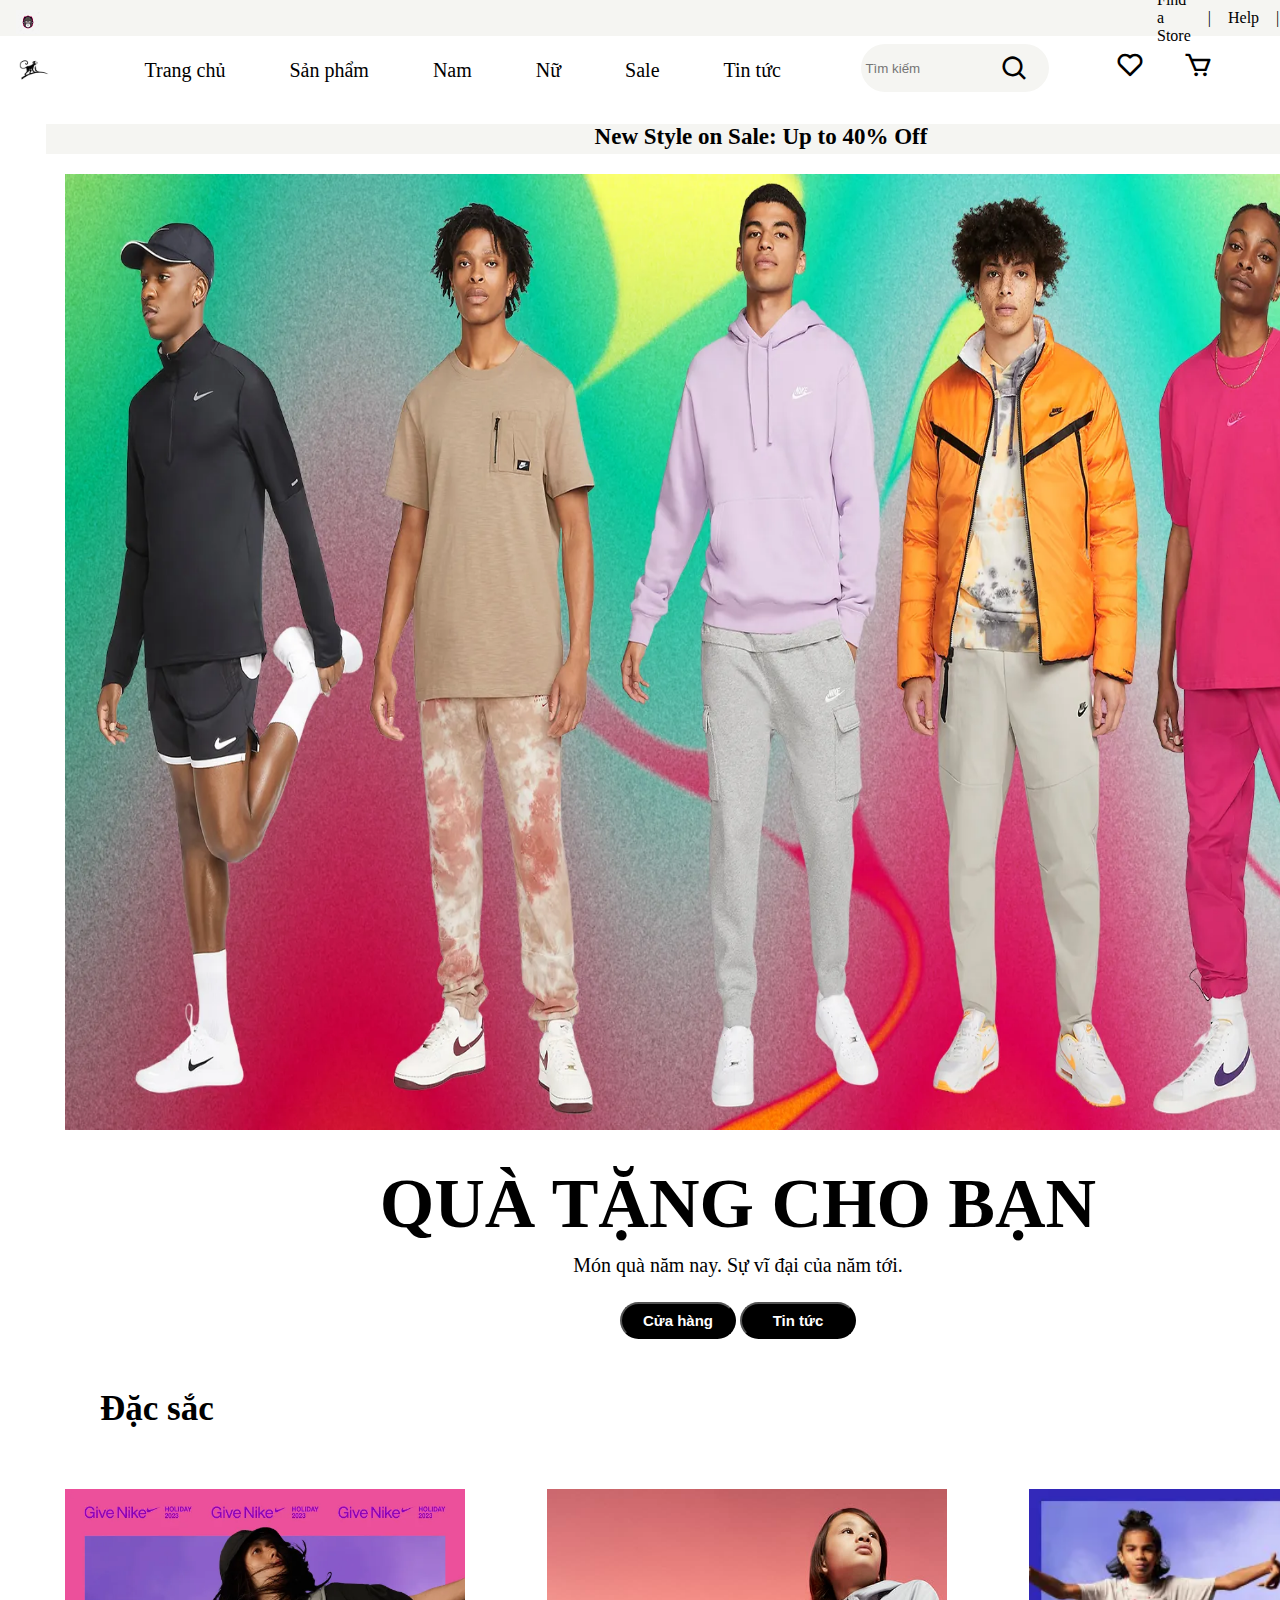
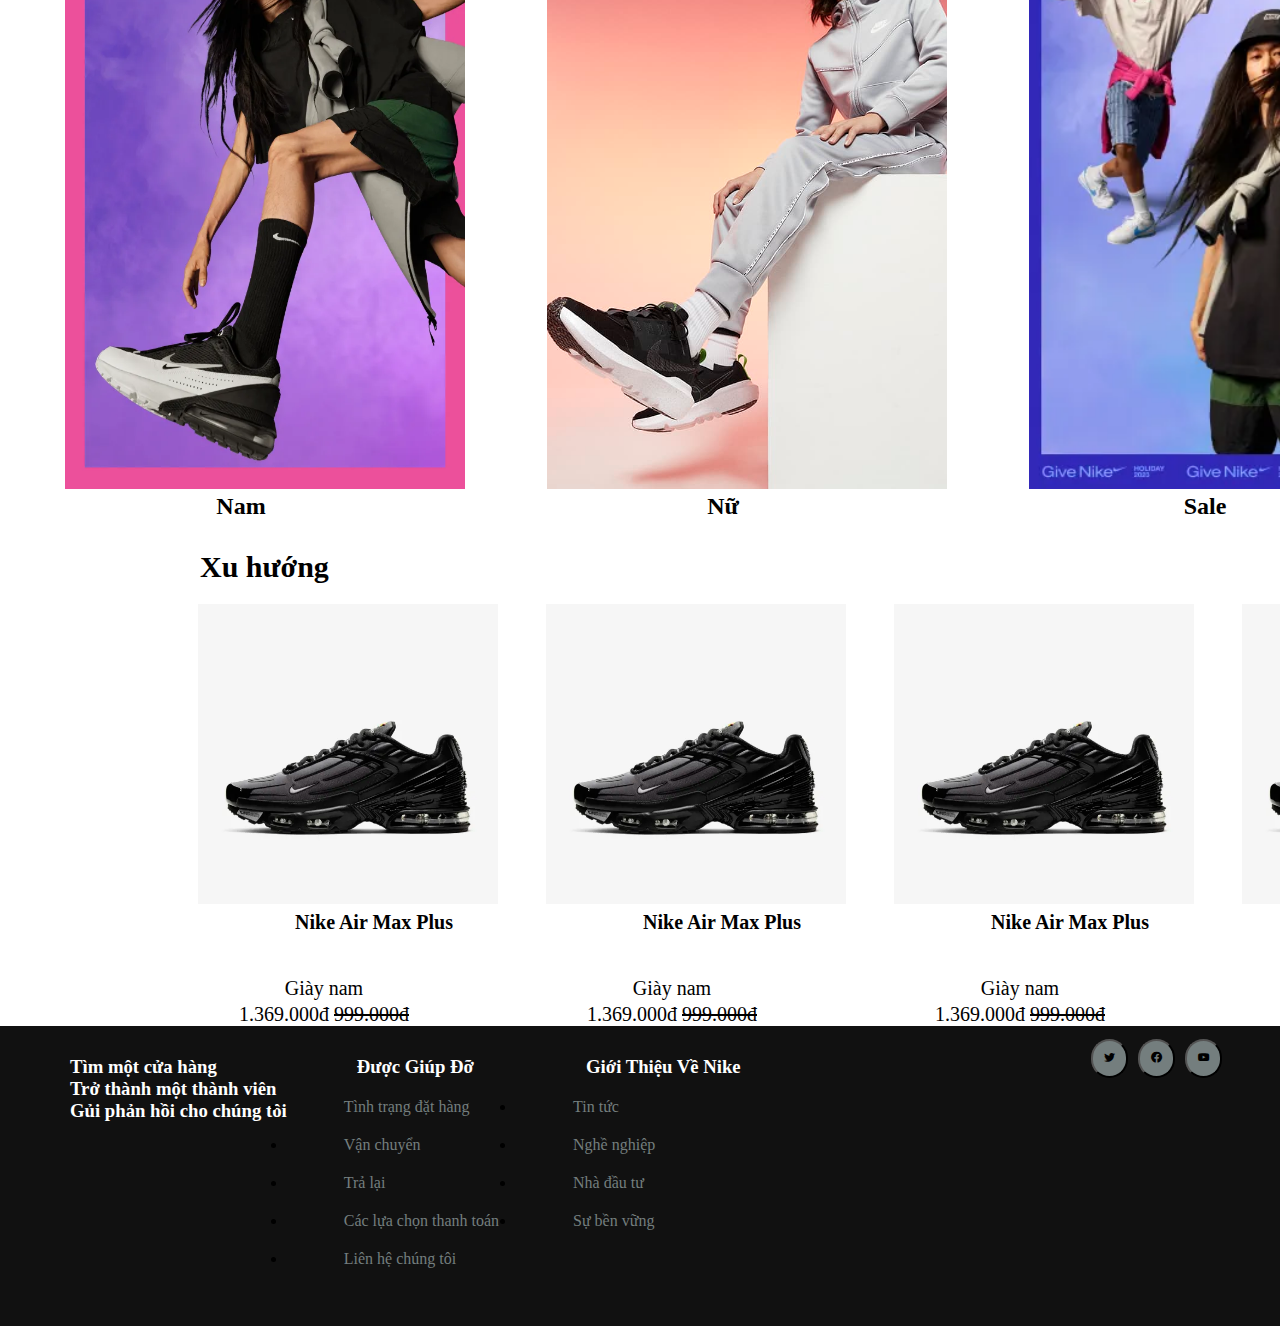
==== index.html @ d5c81949 "first commit" ====
<!DOCTYPE html>
<html lang="en">
  <head>
    <meta charset="UTF-8" />
    <meta name="viewport" content="width=device-width, initial-scale=1.0" />
    <title>Document</title>
    <link rel="stylesheet" href="css/index.css" /> 
    <link
      href="https://unpkg.com/boxicons@2.1.4/css/boxicons.min.css"
      rel="stylesheet"
    />
  </head>
  <body>
    <div class="container"> 
      <div class="header">
        <img src="images\logo.png" alt="" />
        <div class="item">
          <a href=""><span>Find a Store</span></a>
          <span>|</span>
          <a href=""><span>Help</span></a>
          <span>|</span>
          <a href=""><span>Sign In</span></a>
        </div>
      </div>
      <div class="nav">
        <img src="images\logo2.jpg" alt="" />
        <div class="menu">
          <ul>
            <li><a href="#">Trang chủ</a></li>
            <li><a href="#">Sản phẩm </a></li>
            <li><a href="#">Nam</a></li>
            <li><a href="#">Nữ</a></li>
            <li><a href="#">Sale</a></li>
            <li><a href="#">Tin tức</a></li>
          </ul>
        </div>
        <div class="timkiem">
          <input type="text" name="timkiem" placeholder="Tìm kiếm" />
          <i class="bx bx-search"></i>
        </div>
        <div class="icon">
          <a href="#"><i class="bx bx-heart"></i></a>
          <a href="#"> <i class="bx bx-cart"></i></a>
        </div>
      </div>
      <div class="article">
        <div class="thanbai">
          <div class="tieude">
          <h6>New Style on Sale: Up to 40% Off</h6>
        </div>
          <a href="#"><img src="images\banner.webp" alt="" /></a>
          <h1>QUÀ TẶNG CHO BẠN</h1>
          <p>Món quà năm nay. Sự vĩ đại của năm tới.</p>
          <div class="button1">
            <input type="button" value="Cửa hàng" class="cuahang" />
            <input type="button" value="Tin tức" class="tintuc" />
          </div>
          <h4>Đặc sắc</h4>
          <div class="largeimg">
            <div class="smallimg">
              <a href="">
                <img
                  src="images\c63082dd-5e3f-456a-8c0c-40720c46c2dd.webp"
                  alt=""
              /></a>
              <h2>Nam</h2>
            </div>
            <div class="smallimg">
              <a href=""> <img src="images\image.jpg" alt="" /></a>
              <h2>Nữ</h2>
            </div>
            <div class="smallimg">
              <a href="">
                <img
                  src="images\85539a80-1ca3-4f94-a1c1-74918ae817bd.webp"
                  alt=""
              /></a>
              <h2>Sale</h2>
            </div>
          </div>
          <div class="giay">
            <h3>Xu hướng</h3>
            <div class="col">
            <div class="col1">
              <img src="images\disuwww5uxkqulu2aivh.webp" alt="">
              <h4>Nike Air Max Plus </h4>
              <p>Giày nam</p>
              <div class="price">
                <p>1.369.000đ <del>999.000đ</del></p>
              </div>
            </div>
            <div class="col1">
              <img src="images\disuwww5uxkqulu2aivh.webp" alt="">
              <h4>Nike Air Max Plus </h4>
              <p>Giày nam</p>
              <div class="price">
                <p>1.369.000đ <del>999.000đ</del></p>
              </div>
            </div>
            <div class="col1">
              <img src="images\disuwww5uxkqulu2aivh.webp" alt="">
              <h4>Nike Air Max Plus </h4>
              <p>Giày nam</p>
              <div class="price">
                <p>1.369.000đ <del>999.000đ</del></p>
              </div>
            </div>
            <div class="col1">
              <img src="images\disuwww5uxkqulu2aivh.webp" alt="">
              <h4>Nike Air Max Plus </h4>
              <p>Giày nam</p>
              <div class="price">
                <p>1.369.000đ <del>999.000đ</del></p>
              </div>
            </div>
            <div class="col1">
              <img src="images\disuwww5uxkqulu2aivh.webp" alt="">
              <h4>Nike Air Max Plus </h4>
              <p>Giày nam</p>
              <div class="price">
                <p>1.369.000đ <del>999.000đ</del></p>
              </div>
            </div>
            <div class="col1">
              <img src="images\disuwww5uxkqulu2aivh.webp" alt="">
              <h4>Nike Air Max Plus </h4>
              <p>Giày nam</p>
              <div class="price">
                <p>1.369.000đ <del>999.000đ</del></p>
              </div>
            </div>
          </div>
          </div>
        </div>
      </div>
      <div class="footer">
        <div class="thongtin1">
          <h3>Tìm một cửa hàng</h3>
          <h3>Trở thành một thành viên</h3>
          <h3>Gủi phản hồi cho chúng tôi</h3>
        </div>
        <div class="thongtin1">
          <h3>Được Giúp Đỡ</h3>
          <li><a href="">Tình trạng đặt hàng</a></li>
          <li><a href="">Vận chuyển</a></li>
          <li><a href="">Trả lại</a></li>
          <li><a href="">Các lựa chọn thanh toán</a></li>
          <li><a href="">Liên hệ chúng tôi</a></li>
        </div>
        <div class="thongtin1">
          <h3>Giới Thiệu Về Nike</h3>
          <li><a href="">Tin tức</a></li>
          <li><a href="">Nghề nghiệp</a></li>
          <li><a href="">Nhà đầu tư</a></li>
          <li><a href="">Sự bền vững</a></li>
        </div>
        <div class="icon2">
          <button><i class="bx bxl-twitter"></i></button>
          <button><i class="bx bxl-facebook-circle"></i></button>
          <button><i class="bx bxl-youtube"></i></button>
        </div>
      </div>
    </div>
  </body>
</html>
---- css/index.css ----
* {
  margin: 0;
  padding: 0;

}

.container {
  max-width: 100%;
}

.header {
  display: flex;

  height: 36px;
  padding: 0 14px 0 16px;
  background-color: #F5F5F2;
}

.header img {
  height: 24px;
  width: 24px;
  fill: rgb(17, 17, 17);
  text-align: center;
  margin-top: 10px;
}

.header .item {
  display: flex;
  height: 100%;
  width: 100%;
  align-items: center;
  background: transparent;
  margin: 0 0 0 1100px;
}

a {
  padding: 17px;
  text-decoration: none;
  color: black;
  font-weight: 500;
  cursor: pointer;
}

.item a :hover {
  text-decoration: underline;
}

.nav {
  width: 100%;
  padding: 4px 0 0;
  display: flex;
  height: 64px;
  justify-content: space-between;
  justify-items: center;
  font-family: 'Times New Roman', Times, serif;
}

.nav img {
  width: 60px;
  height: 60px;
  margin-left: 4px;
}

.menu ul {

  list-style: none;
  display: flex;

}

.menu {
  padding-top: 4px;
}

.menu ul li {
  padding: 15px 15px 28px;
}

.menu ul li a {
  font-weight: 500;
  font-size: 20px;

}

.timkiem {
  padding-top: 4px;

}

.timkiem input {
  background-color: #F5F5F2;
  width: 180px;
  height: 40px;
  border: none;
  border-radius: 40px;
  padding: 4px 4px 4px 4px;
}

.timkiem i {
  font-size: 30px;
  position: absolute;
  right: 250px;
  padding-top: 10px;
}

.icon {
  padding-top: 10px;
  padding-right: 50px;
}

.icon i {
  font-size: 30px;

}

.article {
 
  display: flex;
  padding-top: 20px;
  
}
.thanbai .tieude {
  padding-left: 46px;
}
.thanbai .tieude h6 {

  background-color: #F5F5F2;
  height: 30px;
  text-align: center;
  font-size: 23px;
}

.thanbai img {
  width: 1380px;
  height: 956px;
  margin-left: 48px;
  padding-top: 20px;
}

.thanbai h1 {
  padding-top: 30px;
  text-align: center;
  font-size: 70px;

}

.thanbai p {
  text-align: center;
  padding-top: 10px;
  font-size: 20px;

}

.thanbai .button1 {
  text-align: center;
padding-top: 25px;
}

.button1 input {
  width: 116px;
  height: 37px;
  border-radius: 20px;
  color: white;
  background-color: black;
  font-size: 15px;
font-weight: 600;
}
.largeimg {
  display: flex;

}
.smallimg img{
  width: 400px;
  height: 600px;
  
}
.smallimg h2{
  text-align: center;
}
.thanbai h4 {
  padding-top: 50px;
  font-size: 35px;
  padding-left: 100px;
  padding-bottom: 40px;
}
.giay {

 width: 1476px;
  
}
.giay h3{
  padding-top: 30px;
  padding-left: 200px;
  font-size: 30px;
}
.col {
 margin-left: 150px;
 width: 80%;
  
  display: flex;
  overflow-x: auto;
}
.col1 img {
  width: 300px;
  height: 300px;
}

.col1 h4{
  font-size: 20px;
  text-align: center;
  padding-top: 3px;
}
.col1 p {
  text-align: center;
  padding-top: 3px;
}
.lo1 .price del{
  color: #90a0b7;
    font-weight: 300;
    font-size: 14px;
}

.footer {
  width: 100%;
  height: 300px;
  background-color: #111111;
  display: flex;
font-family: 'Times New Roman', Times, serif;
}
.thongtin1 h3{
  color: white;
  padding-left: 70px;
}
.thongtin1 li {
  padding-top: 20px;
  padding-left: 40px;
}
.thongtin1 li a {
  color: #747E7E;
  
  text-decoration: none;
}
.thongtin1 li a:hover{
  color: white;
}
.thongtin1 {
  padding-top: 30px;
 
}
.icon2 {
 padding-left: 350px;
 font-size: 40px;
}
.icon2 button{
  border-radius: 50px;
  padding: 10px;
  background-color: #747E7E;
}
.icon2 button:hover {
 background-color: white;
}
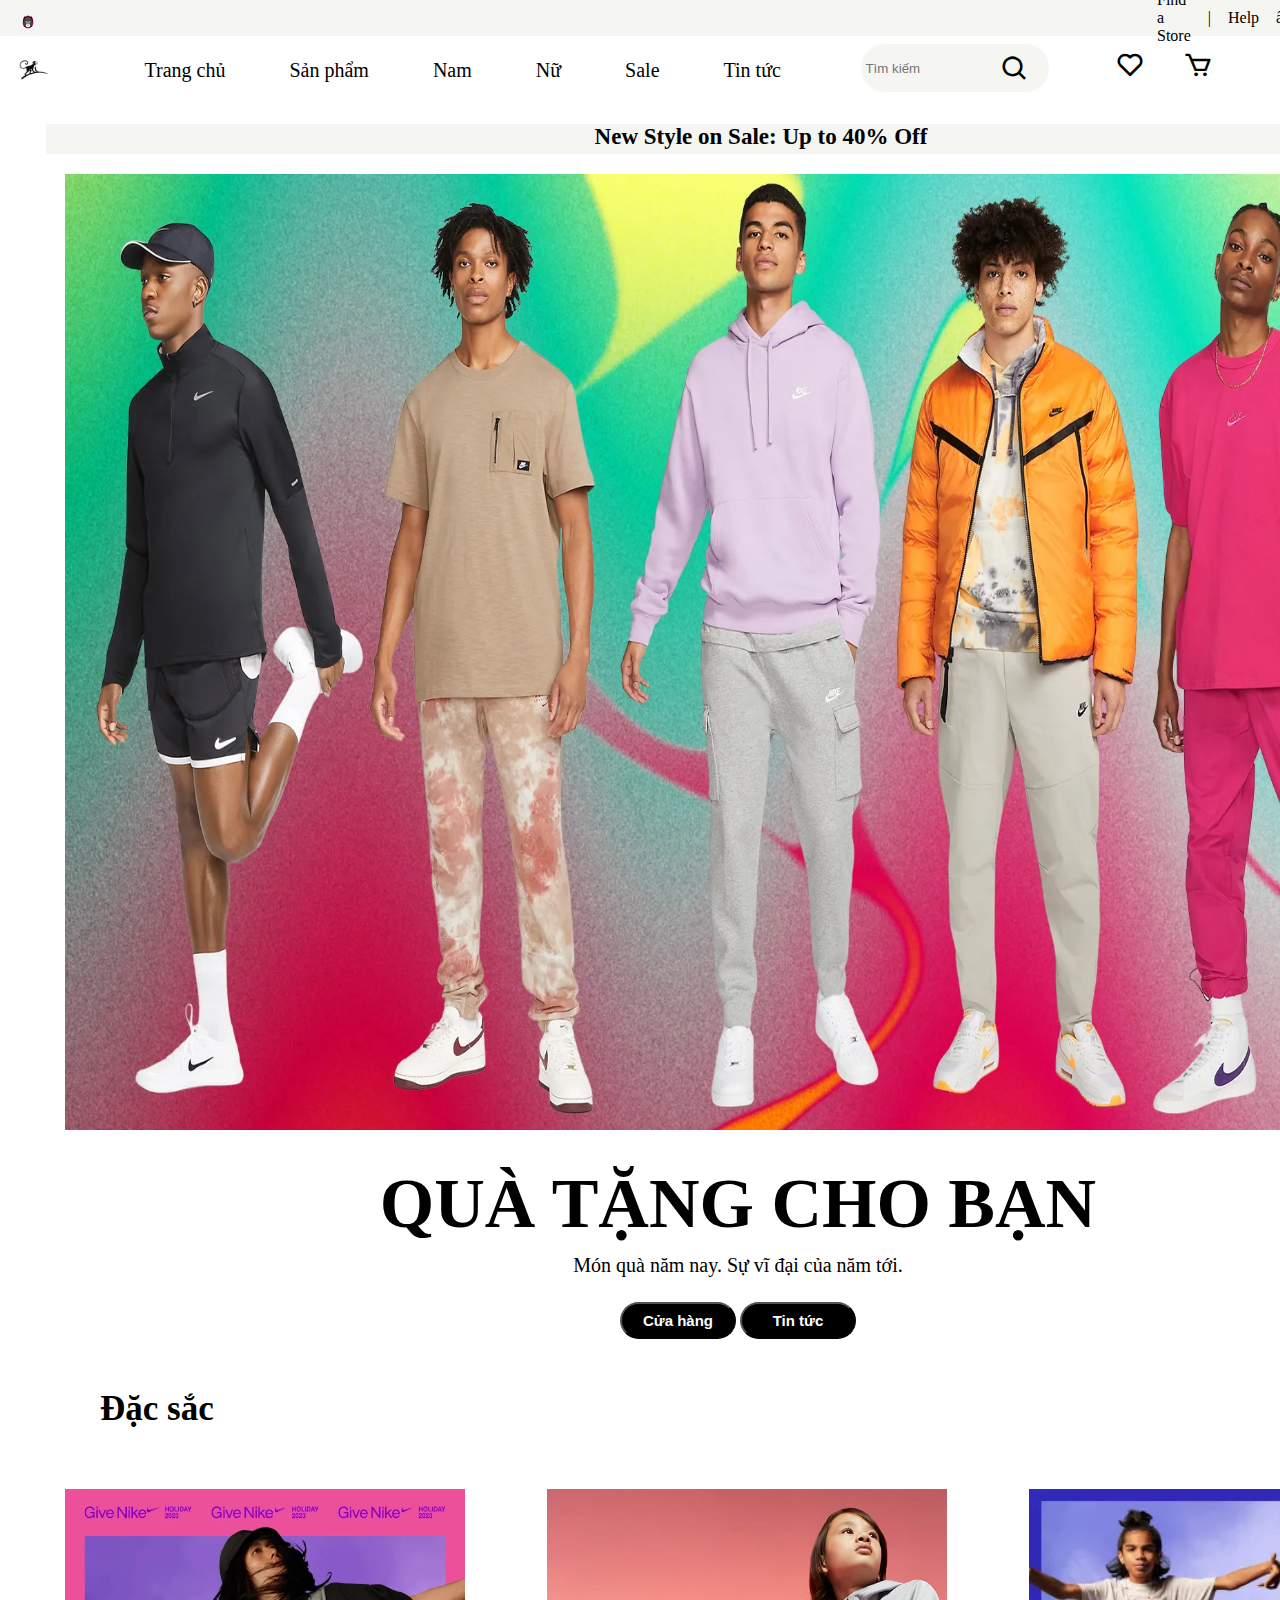
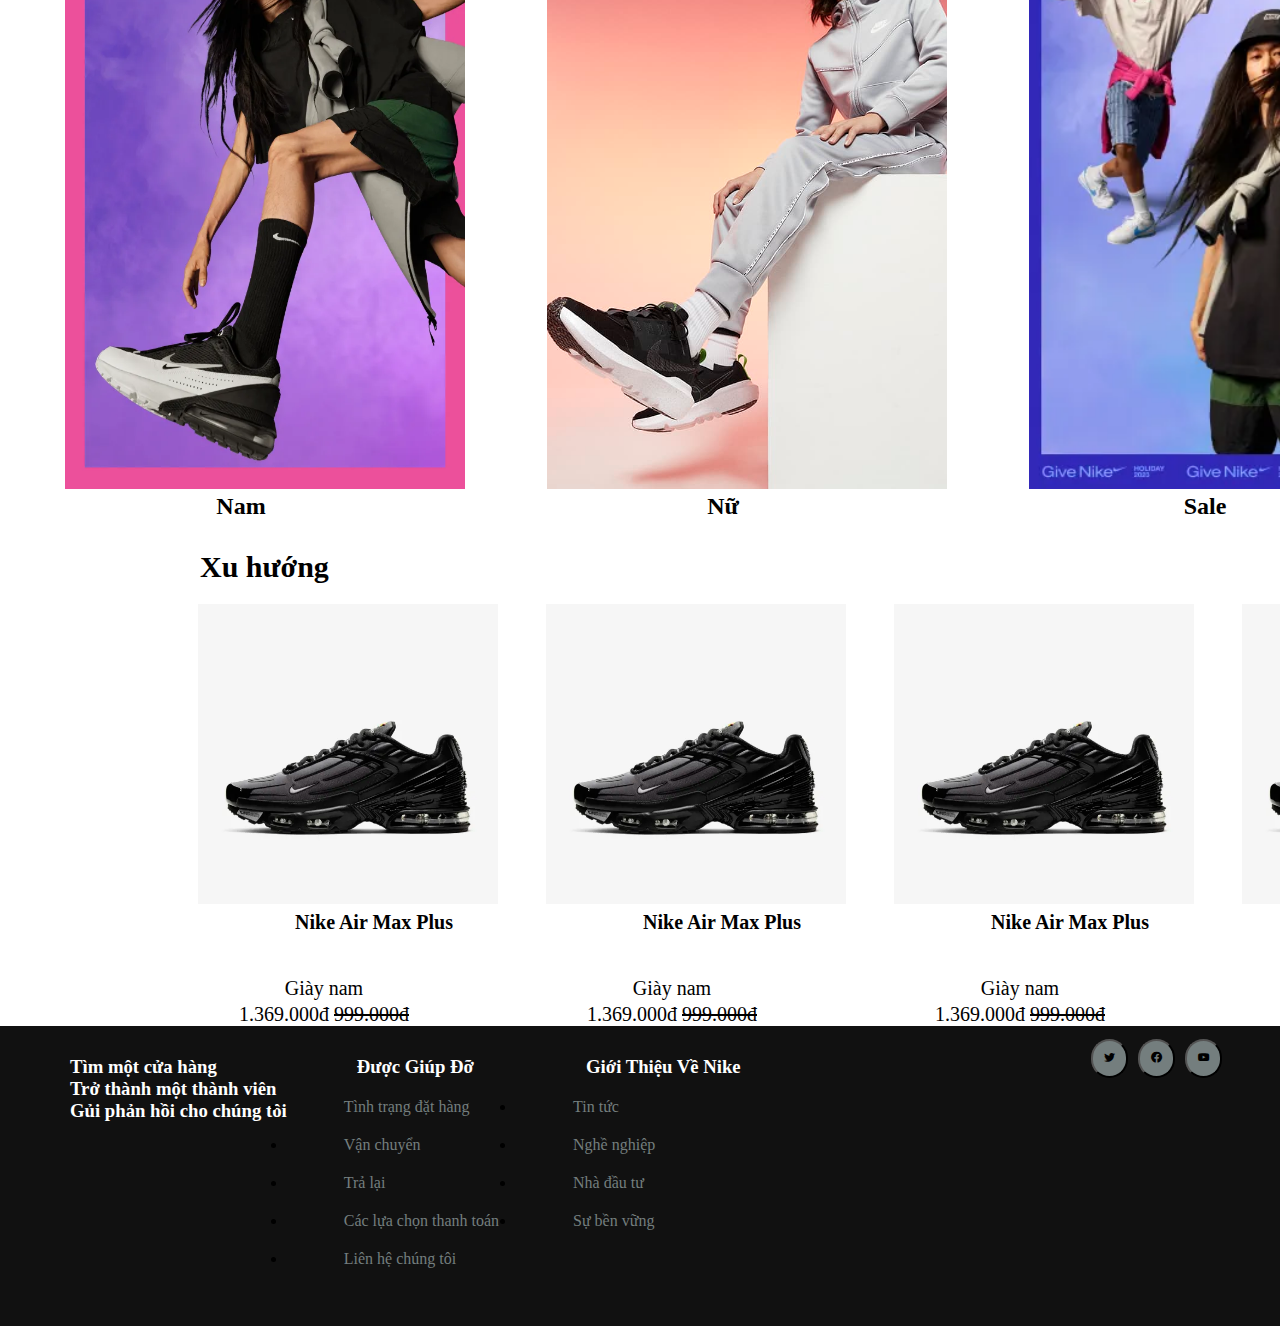
==== commit d11156d4: "Update index" ====
--- a/index.html
+++ b/index.html
@@ -17,7 +17,7 @@
         <div class="item">
           <a href=""><span>Find a Store</span></a>
           <span>|</span>
-          <a href=""><span>Help</span></a>
+          <a href=""><span>Help</span></a>ấdasasda
           <span>|</span>
           <a href=""><span>Sign In</span></a>
         </div>
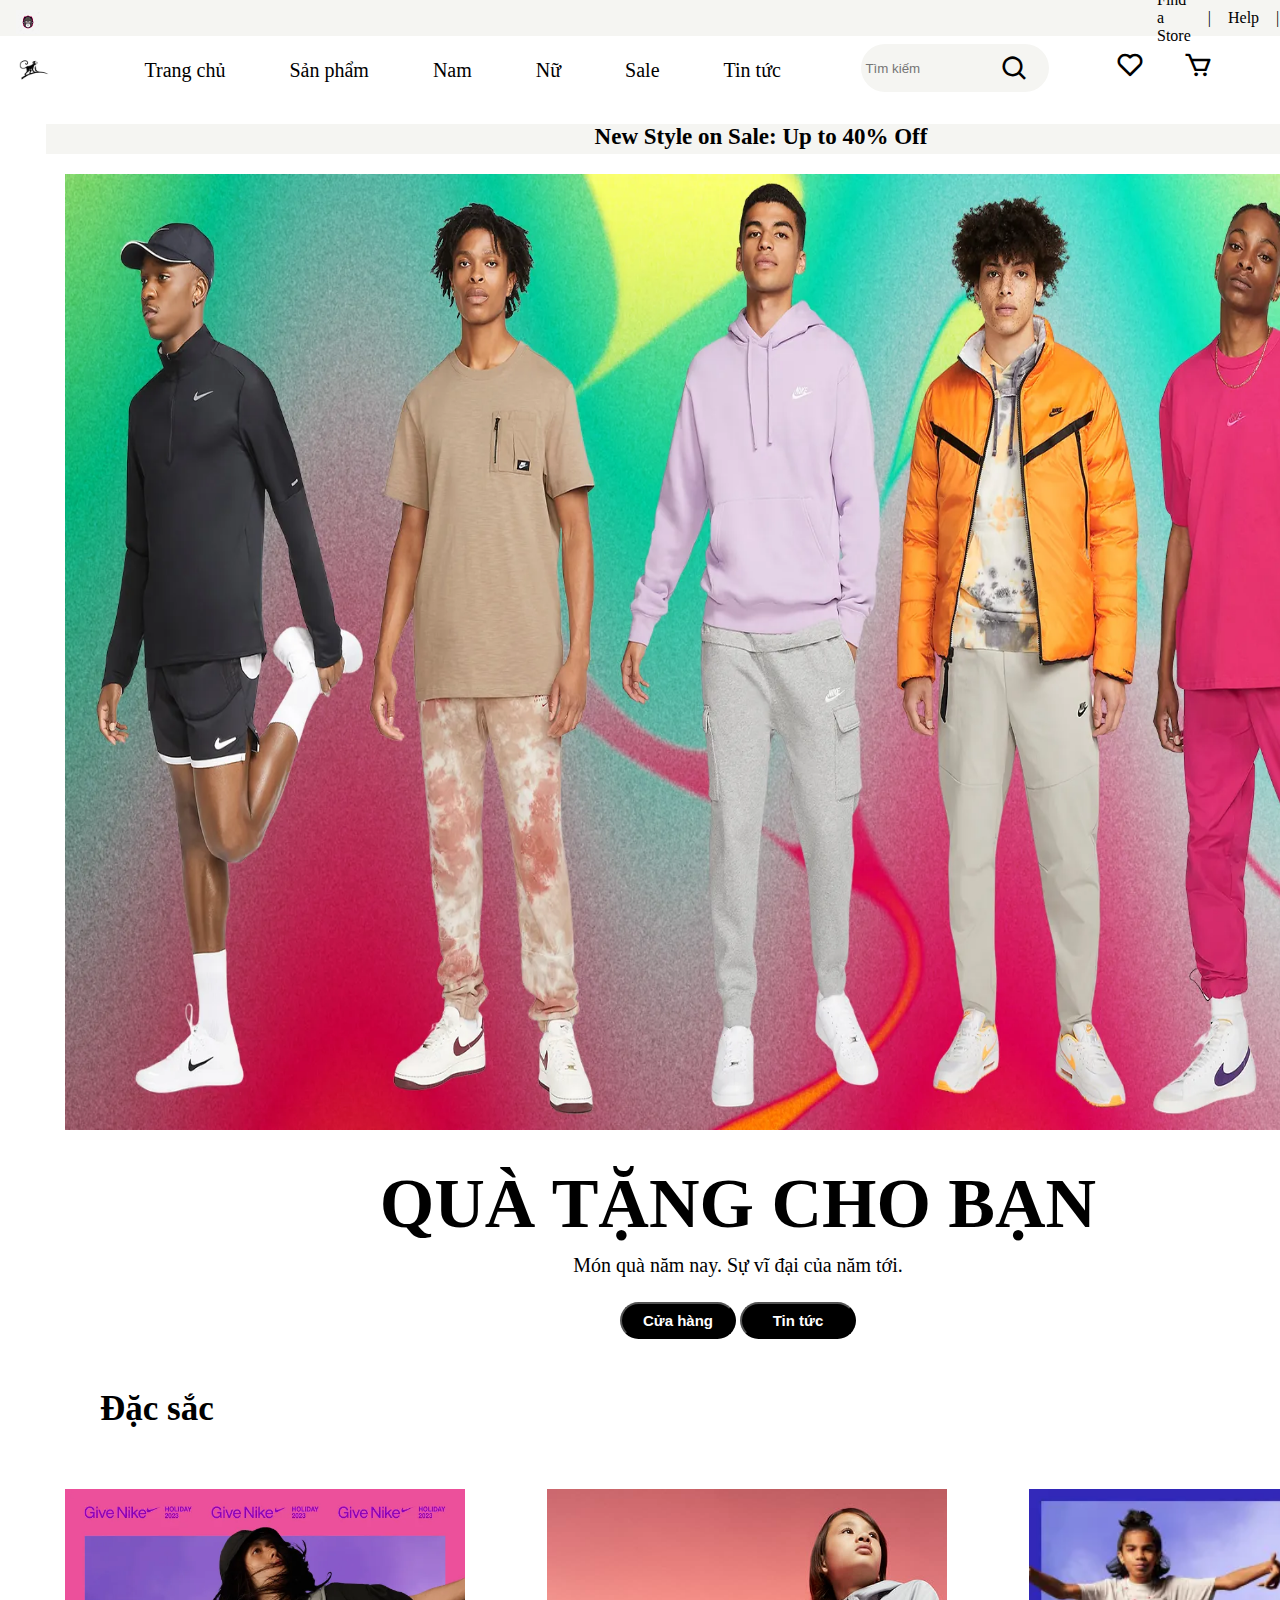
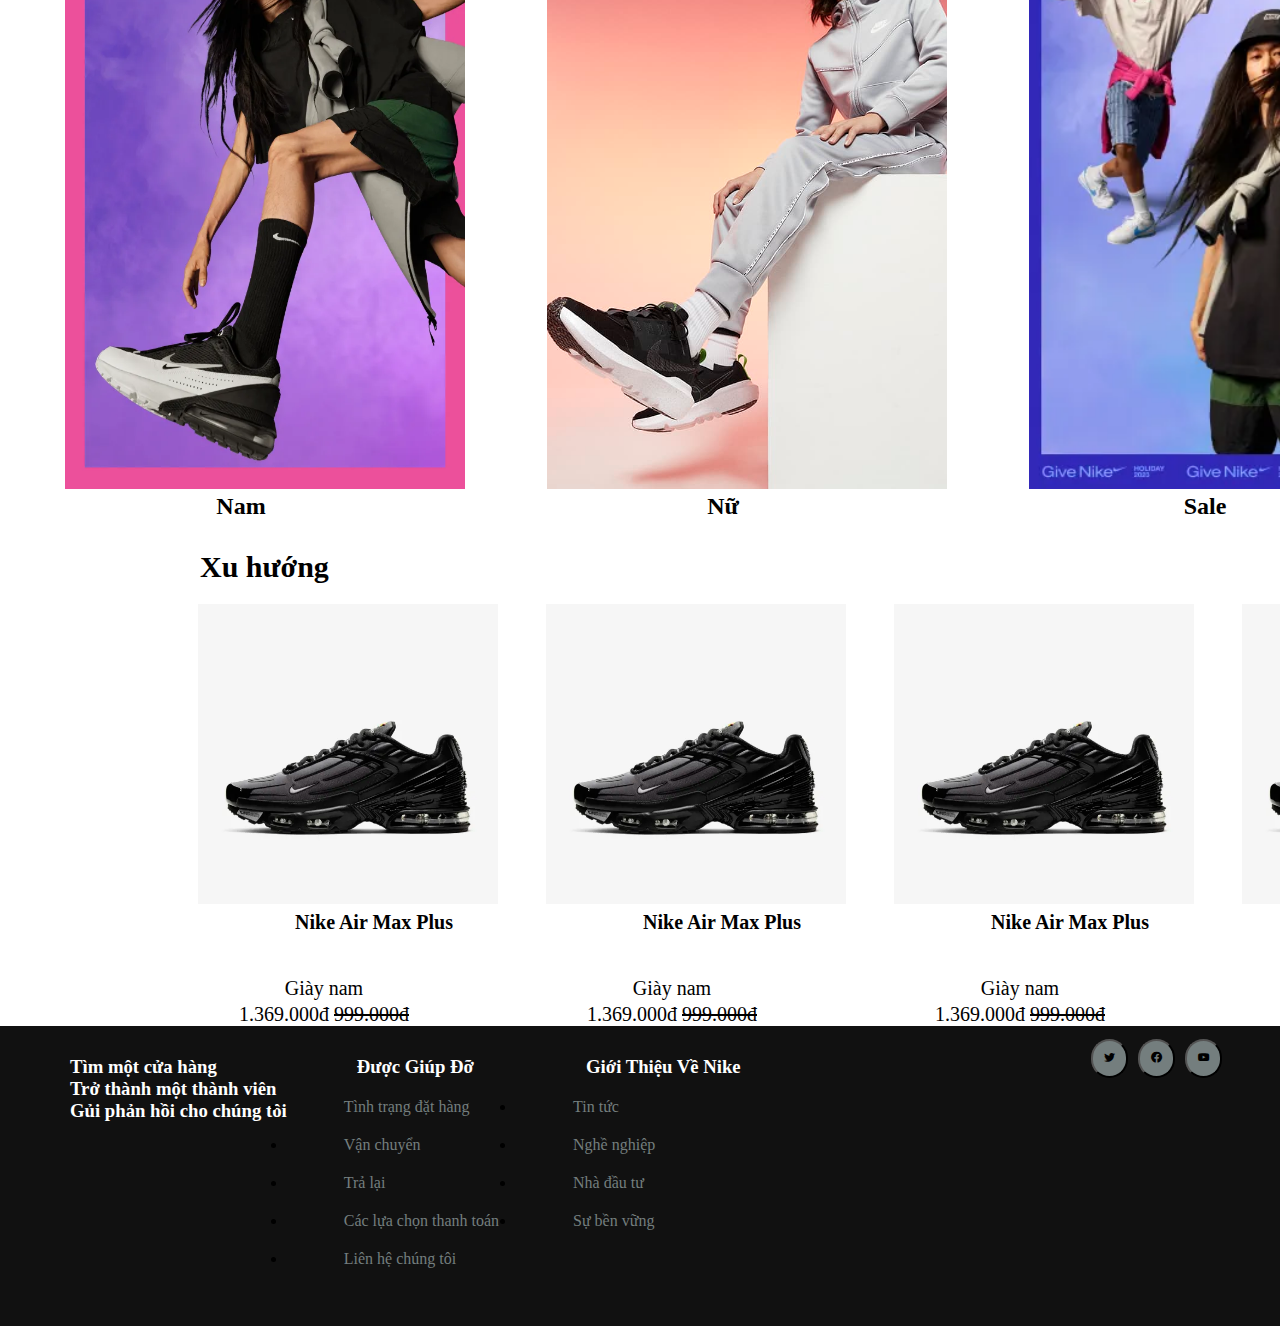
==== commit b86daa9e: "Update index" ====
--- a/index.html
+++ b/index.html
@@ -17,7 +17,7 @@
         <div class="item">
           <a href=""><span>Find a Store</span></a>
           <span>|</span>
-          <a href=""><span>Help</span></a>ấdasasda
+          <a href=""><span>Help</span></a>
           <span>|</span>
           <a href=""><span>Sign In</span></a>
         </div>
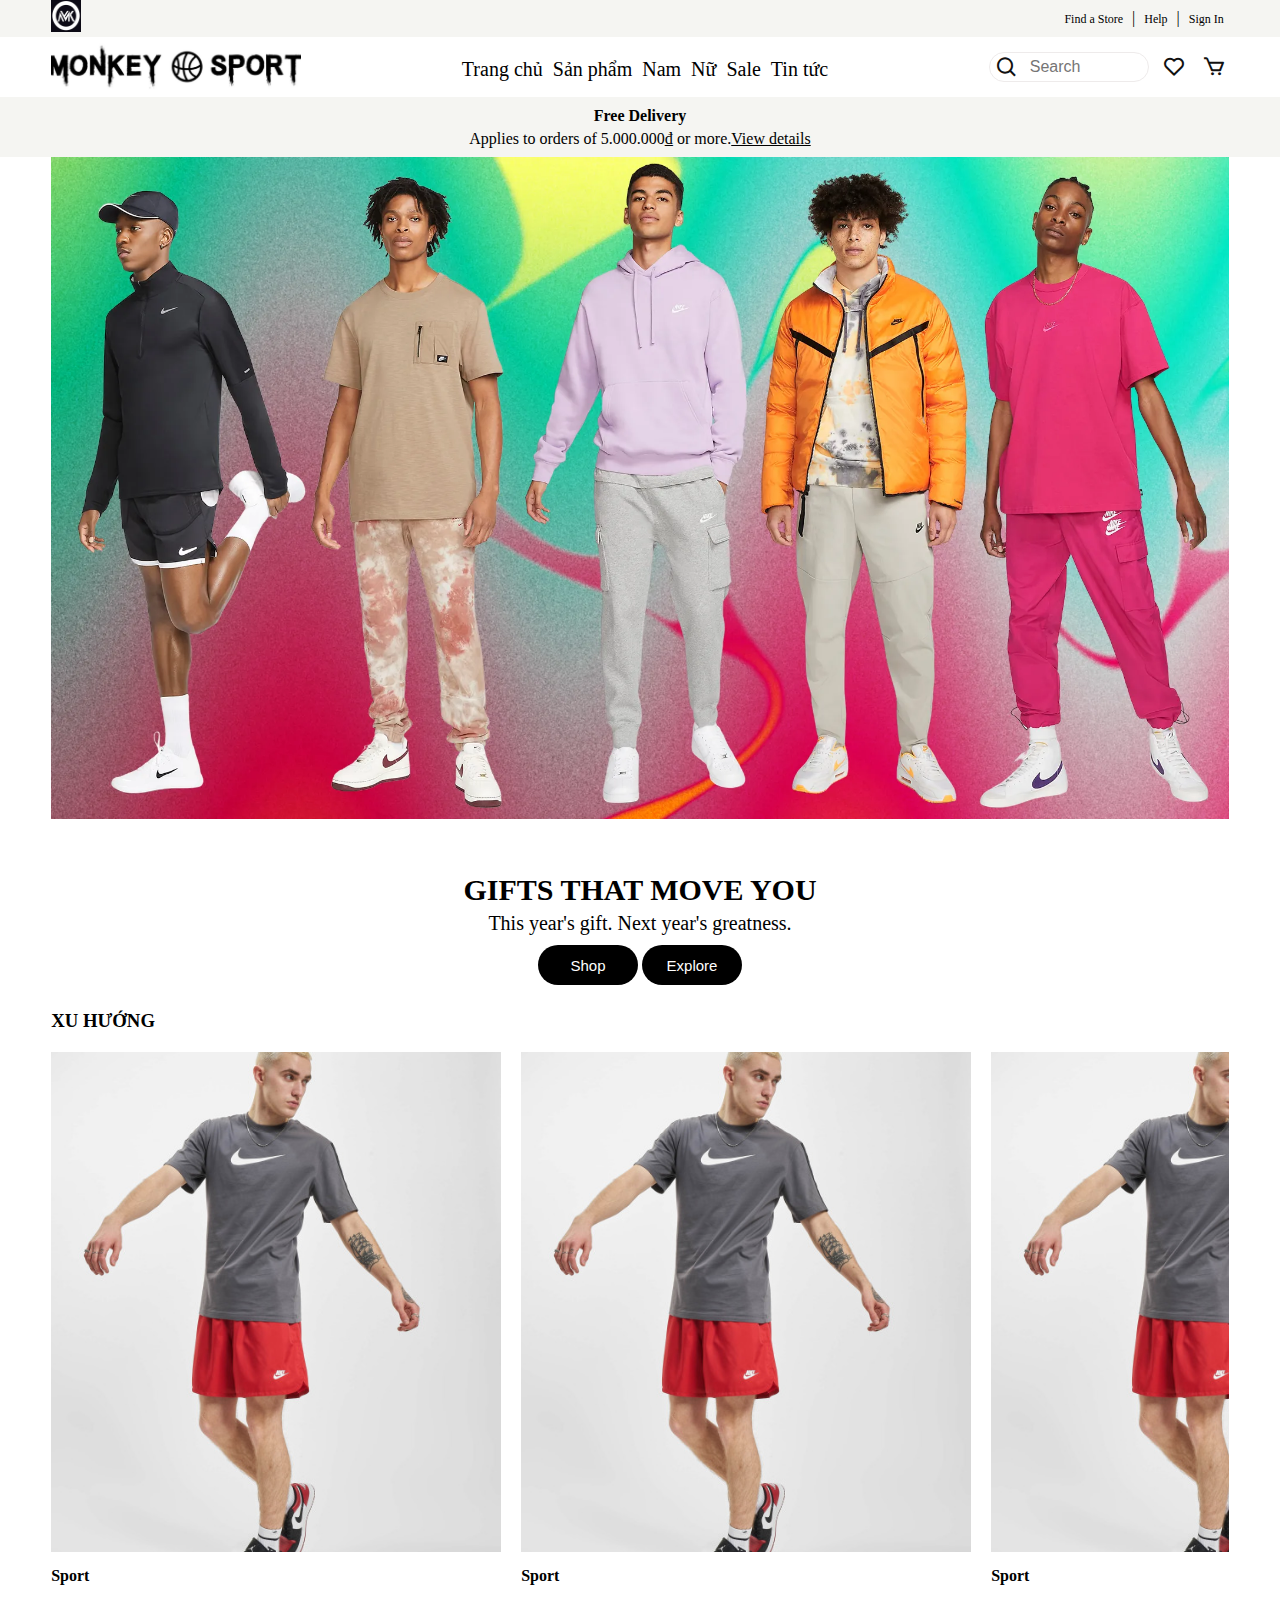
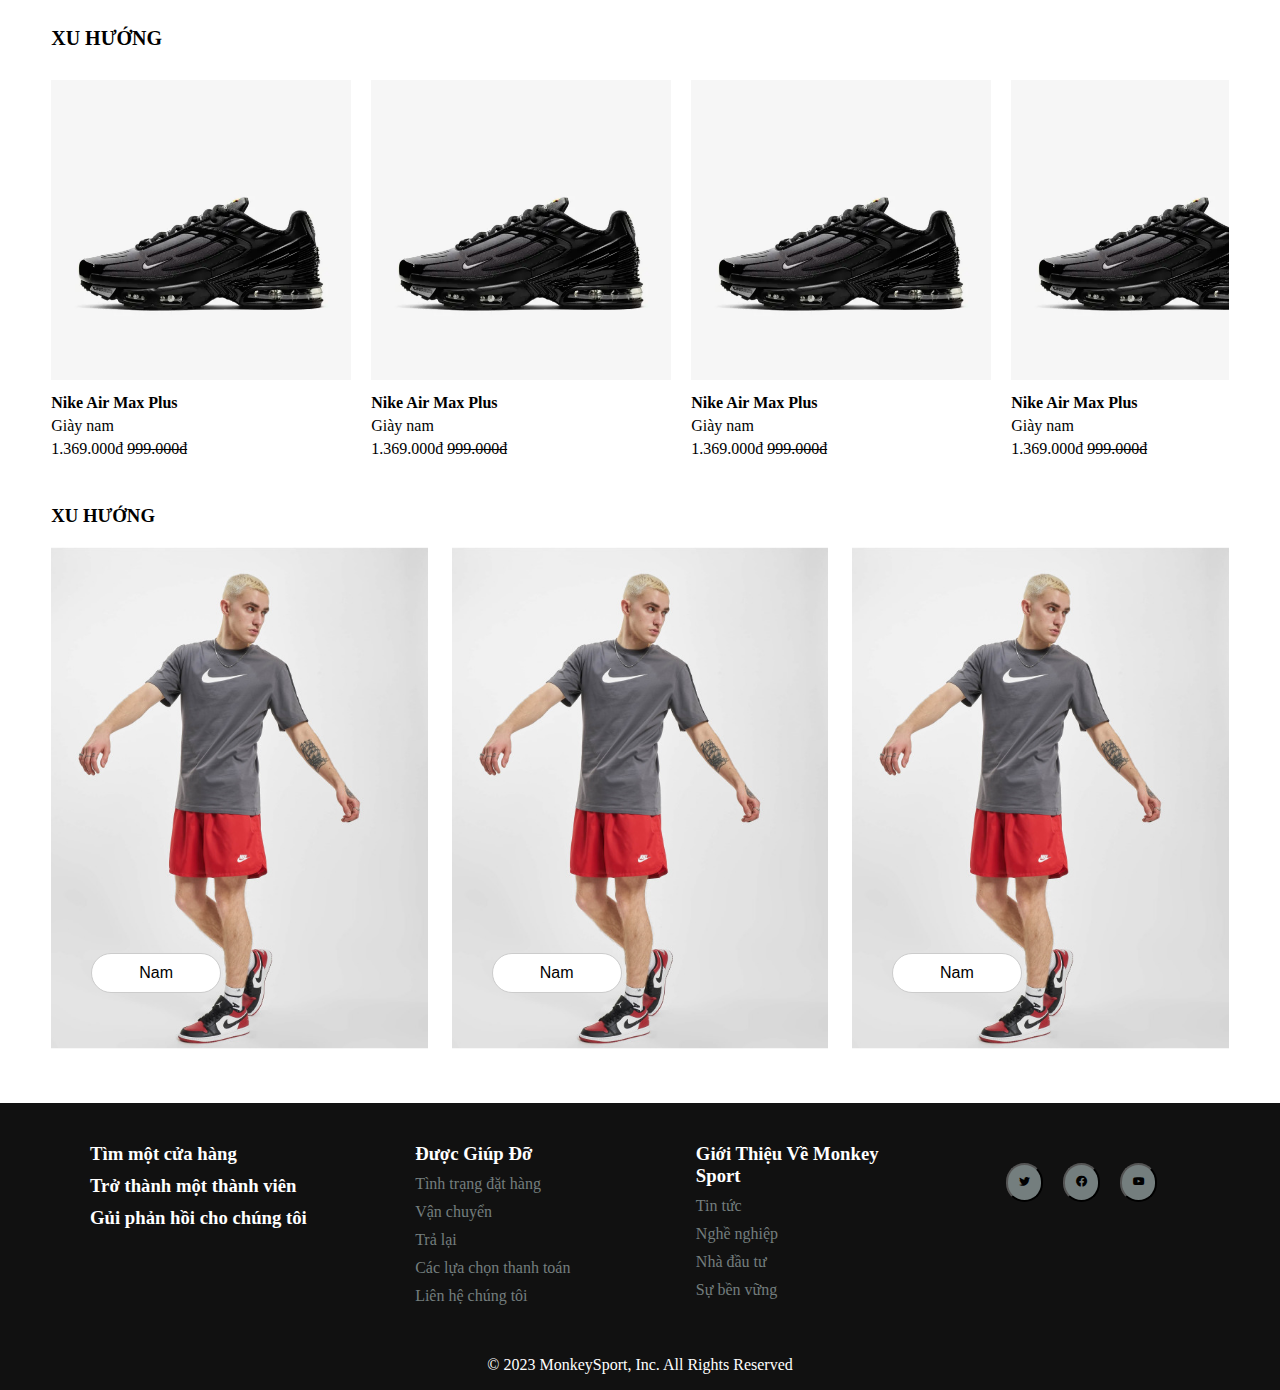
==== commit 6fe107a3: "updatelai" ====
--- a/index.html
+++ b/index.html
@@ -1,159 +1,350 @@
 <!DOCTYPE html>
 <html lang="en">
-  <head>
-    <meta charset="UTF-8" />
-    <meta name="viewport" content="width=device-width, initial-scale=1.0" />
+<head>
+    <meta charset="UTF-8">
+    <meta name="viewport" content="width=device-width, initial-scale=1.0">
+    <link rel="shortcut icon" type="image/x-icon" href="assets\img\favicon.png">
+    <link href='https://unpkg.com/boxicons@2.1.4/css/boxicons.min.css' rel='stylesheet'>
+    <link rel="stylesheet" href="https://cdn.jsdelivr.net/npm/bootstrap-icons@1.11.1/font/bootstrap-icons.css">
+    <link rel="stylesheet" href="css/index.css">
+    <link rel="stylesheet" href="css/responsive.css">
+    
     <title>Document</title>
-    <link rel="stylesheet" href="css/index.css" /> 
-    <link
-      href="https://unpkg.com/boxicons@2.1.4/css/boxicons.min.css"
-      rel="stylesheet"
-    />
-  </head>
-  <body>
-    <div class="container"> 
-      <div class="header">
-        <img src="images\logo.png" alt="" />
-        <div class="item">
-          <a href=""><span>Find a Store</span></a>
-          <span>|</span>
-          <a href=""><span>Help</span></a>
-          <span>|</span>
-          <a href=""><span>Sign In</span></a>
-        </div>
-      </div>
-      <div class="nav">
-        <img src="images\logo2.jpg" alt="" />
-        <div class="menu">
-          <ul>
-            <li><a href="#">Trang chủ</a></li>
-            <li><a href="#">Sản phẩm </a></li>
-            <li><a href="#">Nam</a></li>
-            <li><a href="#">Nữ</a></li>
-            <li><a href="#">Sale</a></li>
-            <li><a href="#">Tin tức</a></li>
-          </ul>
-        </div>
-        <div class="timkiem">
-          <input type="text" name="timkiem" placeholder="Tìm kiếm" />
-          <i class="bx bx-search"></i>
-        </div>
-        <div class="icon">
-          <a href="#"><i class="bx bx-heart"></i></a>
-          <a href="#"> <i class="bx bx-cart"></i></a>
-        </div>
-      </div>
-      <div class="article">
-        <div class="thanbai">
-          <div class="tieude">
-          <h6>New Style on Sale: Up to 40% Off</h6>
-        </div>
-          <a href="#"><img src="images\banner.webp" alt="" /></a>
-          <h1>QUÀ TẶNG CHO BẠN</h1>
-          <p>Món quà năm nay. Sự vĩ đại của năm tới.</p>
-          <div class="button1">
-            <input type="button" value="Cửa hàng" class="cuahang" />
-            <input type="button" value="Tin tức" class="tintuc" />
-          </div>
-          <h4>Đặc sắc</h4>
-          <div class="largeimg">
-            <div class="smallimg">
-              <a href="">
-                <img
-                  src="images\c63082dd-5e3f-456a-8c0c-40720c46c2dd.webp"
-                  alt=""
-              /></a>
-              <h2>Nam</h2>
-            </div>
-            <div class="smallimg">
-              <a href=""> <img src="images\image.jpg" alt="" /></a>
-              <h2>Nữ</h2>
-            </div>
-            <div class="smallimg">
-              <a href="">
-                <img
-                  src="images\85539a80-1ca3-4f94-a1c1-74918ae817bd.webp"
-                  alt=""
-              /></a>
-              <h2>Sale</h2>
-            </div>
-          </div>
-          <div class="giay">
-            <h3>Xu hướng</h3>
-            <div class="col">
-            <div class="col1">
-              <img src="images\disuwww5uxkqulu2aivh.webp" alt="">
-              <h4>Nike Air Max Plus </h4>
-              <p>Giày nam</p>
-              <div class="price">
-                <p>1.369.000đ <del>999.000đ</del></p>
-              </div>
-            </div>
-            <div class="col1">
-              <img src="images\disuwww5uxkqulu2aivh.webp" alt="">
-              <h4>Nike Air Max Plus </h4>
-              <p>Giày nam</p>
-              <div class="price">
-                <p>1.369.000đ <del>999.000đ</del></p>
-              </div>
-            </div>
-            <div class="col1">
-              <img src="images\disuwww5uxkqulu2aivh.webp" alt="">
-              <h4>Nike Air Max Plus </h4>
-              <p>Giày nam</p>
-              <div class="price">
-                <p>1.369.000đ <del>999.000đ</del></p>
-              </div>
-            </div>
-            <div class="col1">
-              <img src="images\disuwww5uxkqulu2aivh.webp" alt="">
-              <h4>Nike Air Max Plus </h4>
-              <p>Giày nam</p>
-              <div class="price">
-                <p>1.369.000đ <del>999.000đ</del></p>
-              </div>
-            </div>
-            <div class="col1">
-              <img src="images\disuwww5uxkqulu2aivh.webp" alt="">
-              <h4>Nike Air Max Plus </h4>
-              <p>Giày nam</p>
-              <div class="price">
-                <p>1.369.000đ <del>999.000đ</del></p>
-              </div>
-            </div>
-            <div class="col1">
-              <img src="images\disuwww5uxkqulu2aivh.webp" alt="">
-              <h4>Nike Air Max Plus </h4>
-              <p>Giày nam</p>
-              <div class="price">
-                <p>1.369.000đ <del>999.000đ</del></p>
-              </div>
-            </div>
-          </div>
-          </div>
-        </div>
-      </div>
-      <div class="footer">
-        <div class="thongtin1">
-          <h3>Tìm một cửa hàng</h3>
-          <h3>Trở thành một thành viên</h3>
-          <h3>Gủi phản hồi cho chúng tôi</h3>
-        </div>
-        <div class="thongtin1">
-          <h3>Được Giúp Đỡ</h3>
-          <li><a href="">Tình trạng đặt hàng</a></li>
-          <li><a href="">Vận chuyển</a></li>
-          <li><a href="">Trả lại</a></li>
-          <li><a href="">Các lựa chọn thanh toán</a></li>
-          <li><a href="">Liên hệ chúng tôi</a></li>
-        </div>
-        <div class="thongtin1">
-          <h3>Giới Thiệu Về Nike</h3>
-          <li><a href="">Tin tức</a></li>
-          <li><a href="">Nghề nghiệp</a></li>
-          <li><a href="">Nhà đầu tư</a></li>
-          <li><a href="">Sự bền vững</a></li>
-        </div>
+</head>
+<body>
+    <div class="container">
+      <div class="box-all">
+      <div class="box-2-1-2" id="show">
+        <div class="khung" id="show1">
+          <div class="close">
+          <button id="btn2">
+            <i class="bi bi-x-lg"></i>
+        </button>
+         </div>
+         <div style="height:50%;">
+        <ul >
+         <li><a href="#">Trang chủ  </a><button id="btn3"><i class="bi bi-chevron-right"></i></button></li>
+         <li><a href="sanpham.html">Sản phẩm   </a><button id="btn4"><i class="bi bi-chevron-right"></i></button></li>
+         <li><a href="#">Nam        </a><button id="btn5"><i class="bi bi-chevron-right"></i></button></li>
+         <li><a href="#">Nữ         </a><button id="btn6"><i class="bi bi-chevron-right"></i></button></li>
+         <li><a href="#">Sale       </a><button id="btn7"><i class="bi bi-chevron-right"></i></button></li>
+         <li><a href="#">Tin tức    </a><button id="btn8"><i class="bi bi-chevron-right"></i></button></li>
+         </ul>
+        </div>
+        <div>
+            <p>Become a Nike Member for the best products, inspiration and stories in sport. <a href="">Learn more</a></p>
+            <div class="nextt">
+                <button class="button1">Shop</button>
+                <button class="button1">Explore</button>
+                </div>
+        </div>
+         <div class="logo1">
+            <a href=""><img src="images/logo1.jpg" alt=""></a> 
+         </div>
+        </div>
+        <div class="khung" id="show2">
+          <div class="close">
+          <button id="btn2-1"><i class="bi bi-chevron-left"></i></button>
+         </div>
+        <ul >
+         <li><a href="#">home 1  </a></li>
+         <li><a href="#">home 2   </a></li>
+         </ul>
+        </div>
+      </div>
+      </div>
+<header>
+   <div class="logo-menu1" >
+    <div class="logo1">
+       <a href="index.html"><img src="images/logo1.jpg" alt=""></a> 
+    </div>
+   
+    <div class="menu1">
+        <ul> <a href=""><span>Find a Store</span></a>
+            <span>|</span>
+        <a href=""><span>Help</span></a>
+            <span>|</span>
+            <a href=""><span>Sign In</span></a>
+        </ul>
+    </div>
+  </div>
+</header>
+<nav>
+  <div class="auto92">
+    <div class="logo2">
+    <a href="index.html"><img src="images/logo2.jpg" alt=""></a>
+    </div>
+    
+    <div class="box-2">
+        <ul class="menu_index">
+            <li class="menu_item">
+            <a href="#" class="menu_link">Trang chủ</a>
+            <div class="menu_child">
+                <div class="menu_child-item">
+                   <h4>Element</h4>
+                   <ul class="menu_child-list">
+                    <li><a href="">a</a></li>
+                    <li><a href="">a</a></li>
+                    <li><a href="">a</a></li>  
+                    <li><a href="">a</a></li>
+                    <li><a href="">a</a></li>
+                   </ul>
+                </div>
+                <div class="menu_child-item">
+                    <h4>Element</h4>
+                  <ul class="menu_child-list">
+                     <li><a href="">b</a></li>
+                     <li><a href="">b</a></li>
+                     <li><a href="">b</a></li>  
+                     <li><a href="">b</a></li>
+                     <li><a href="">b</a></li>
+                  </ul>
+                 </div>
+                 <div class="menu_child-item">
+                    <h4>Element</h4>
+                    <ul class="menu_child-list">
+                     <li><a href="">c</a></li>
+                     <li><a href="">c</a></li>
+                     <li><a href="">c</a></li>  
+                     <li><a href="">c</a></li>
+                     <li><a href="">c</a></li>
+                    </ul>
+                 </div>
+                 <div class="menu_child-item">
+                    <h4>Element</h4>
+                    <ul class="menu_child-list">
+                     <li><a href="">d</a></li>
+                     <li><a href="">d</a></li>
+                     <li><a href="">d</a></li>  
+                     <li><a href="">d</a></li>
+                     <li><a href="">d</a></li>
+                    </ul>
+                 </div>
+   
+            </div>
+            </li>
+            <li class="menu_item"><a class="menu_link" href="sanpham.html" >Sản phẩm </a></li>
+            <li class="menu_item"><a class="menu_link" href="#">Nam</a></li>
+            <li class="menu_item"><a class="menu_link" href="#">Nữ</a></li>
+            <li class="menu_item"><a class="menu_link" href="#">Sale</a></li>
+            <li class="menu_item"><a class="menu_link" href="#">Tin tức</a></li>
+        </ul>
+    </div>
+
+   
+    <div class="box-3">
+        <div class="search_bar">
+          <div class="timkiem">
+            <form action="#">
+                <button type="submit"><i class="bx bx-search"></i></button>
+                <input placeholder="Search" type="text">
+            </form>
+          </div>
+          <div class="giohang">
+            <div class="iconhiden">
+              <a href="#"><i class="bx bx-search"></i></a>
+            </div>
+          <div class="icon">
+            <div class="iconshow">
+            <a href="#"><i class="bx bx-heart"></i></a>
+            </div>
+          </div>
+          <div class="icon">
+        
+            <a href="#"> <i class="bx bx-cart"></i></a>
+          </div>
+          <div class="pd10">
+          <div class="box box-2-1">
+            <button id="btn1">
+                <div class="bagach"></div>
+                <div class="bagach"></div>
+                <div class="bagach"></div>
+               
+            </button>
+          
+        </div>
+    </div>
+       </div>
+        </div>
+    </div>
+</nav >
+<div class="mainall" >
+<div class="content">
+    <h4>Free Delivery</h4>
+    <p>Applies to orders of 5.000.000₫ or more.<a href="">View details</a></p>
+</div>
+<div class="banner">
+    <img src="images/banner.webp" alt="" >
+</div>
+<div class="content2">
+    <h1>GIFTS THAT MOVE YOU</h1>
+    <p>This year's gift. Next year's greatness.</p>
+    <div class="nextt">
+    <button class="button1">Shop</button>
+    <button class="button1">Explore</button>
+    </div>
+</div>
+<main>
+    <h3>XU HƯỚNG</h3>
+    <div class="dacsac">
+        <div class="boxa">
+            <a href="ctsp.html"><img src="images/sanphamnam.jpg" alt=""></a>
+            <div class="boxname">
+            <h4>
+               Sport
+            </h4>
+            </div>
+        </div>
+        <div class="boxa">
+            <img src="images/sanphamnam.jpg" alt="">
+            <div class="boxname">
+            <h4>
+               Sport
+            </h4>
+            </div>
+        </div>
+        <div class="boxa">
+            <img src="images/sanphamnam.jpg" alt="">
+            <div class="boxname">
+            <h4>
+               Sport
+            </h4>
+            </div>
+        </div>
+       
+    </div>
+</main>
+<main>
+  <div class="new">
+<h3>XU HƯỚNG</h3>
+<div class="trending">
+      <div class="col1">
+        <a href="ctsp.html"><img src="images\disuwww5uxkqulu2aivh.webp" alt=""></a>
+          
+          <h4>Nike Air Max Plus </h4>
+          <p>Giày nam</p>
+          <div class="price">
+          <p>1.369.000đ <del>999.000đ</del></p>
+          </div>
+        </div>
+        <div class="col1">
+            <img src="images\disuwww5uxkqulu2aivh.webp" alt="">
+            <h4>Nike Air Max Plus </h4>
+            <p>Giày nam</p>
+            <div class="price">
+            <p>1.369.000đ <del>999.000đ</del></p>
+            </div>
+          </div>
+          <div class="col1">
+            <img src="images\disuwww5uxkqulu2aivh.webp" alt="">
+            <h4>Nike Air Max Plus </h4>
+            <p>Giày nam</p>
+            <div class="price">
+            <p>1.369.000đ <del>999.000đ</del></p>
+            </div>
+          </div>
+          <div class="col1">
+            <img src="images\disuwww5uxkqulu2aivh.webp" alt="">
+            <h4>Nike Air Max Plus </h4>
+            <p>Giày nam</p>
+            <div class="price">
+            <p>1.369.000đ <del>999.000đ</del></p>
+            </div>
+          </div>
+          <div class="col1">
+            <img src="images\disuwww5uxkqulu2aivh.webp" alt="">
+            <h4>Nike Air Max Plus </h4>
+            <p>Giày nam</p>
+            <div class="price">
+            <p>1.369.000đ <del>999.000đ</del></p>
+            </div>
+          </div>
+        <div class="col1">
+            <img src="images\disuwww5uxkqulu2aivh.webp" alt="">
+            <h4>Nike Air Max Plus </h4>
+            <p>Giày nam</p>
+            <div class="price">
+            <p>1.369.000đ <del>999.000đ</del></p>
+            </div>
+          </div>
+          <div class="col1">
+            <img src="images\disuwww5uxkqulu2aivh.webp" alt="">
+            <h4>Nike Air Max Plus </h4>
+            <p>Giày nam</p>
+            <div class="price">
+            <p>1.369.000đ <del>999.000đ</del></p>
+            </div>
+          </div>
+          <div class="col1">
+            <img src="images\disuwww5uxkqulu2aivh.webp" alt="">
+            <h4>Nike Air Max Plus </h4>
+            <p>Giày nam</p>
+            <div class="price">
+            <p>1.369.000đ <del>999.000đ</del></p>
+            </div>
+          </div>
+          <div class="col1">
+            <img src="images\disuwww5uxkqulu2aivh.webp" alt="">
+            <h4>Nike Air Max Plus </h4>
+            <p>Giày nam</p>
+            <div class="price">
+            <p>1.369.000đ <del>999.000đ</del></p>
+            </div>
+          </div>
+      </div>
+      
+      
+</main>
+<main>
+    <h3>XU HƯỚNG</h3>
+    <div class="chuy">
+        <div class="boxb">
+            <img src="images/sanphamnam.jpg" alt="">
+            <div class="boxname">
+           <button class="btn_danhmuc">Nam</button>
+            </div>
+        </div>
+        <div class="boxb">
+            <img src="images/sanphamnam.jpg" alt="">
+            <div class="boxname">
+                <button class="btn_danhmuc">Nam</button>
+            </div>
+        </div>
+        <div class="boxb">
+            <img src="images/sanphamnam.jpg" alt="">
+            <div class="boxname">
+                <button class="btn_danhmuc">Nam</button>
+            </div>
+        </div>
+       
+    </div>
+</main>
+</div>
+<footer>
+    
+    <div class="thongtin" >
+        
+    <div class="thongtin1">
+        <h3>Tìm một cửa hàng</h3>
+        <h3>Trở thành một thành viên</h3>
+        <h3>Gủi phản hồi cho chúng tôi</h3>
+      </div>
+      <div class="thongtin1">
+        <h3>Được Giúp Đỡ</h3>
+        <li><a href="">Tình trạng đặt hàng</a></li>
+        <li><a href="">Vận chuyển</a></li>
+        <li><a href="">Trả lại</a></li>
+        <li><a href="">Các lựa chọn thanh toán</a></li>
+        <li><a href="">Liên hệ chúng tôi</a></li>
+      </div>
+      <div class="thongtin1">
+        <h3>Giới Thiệu Về Monkey <br>Sport</h3>
+        <li><a href="">Tin tức</a></li>
+        <li><a href="">Nghề nghiệp</a></li>
+        <li><a href="">Nhà đầu tư</a></li>
+        <li><a href="">Sự bền vững</a></li>
+      </div>
+      <div class="thongtin1">
         <div class="icon2">
           <button><i class="bx bxl-twitter"></i></button>
           <button><i class="bx bxl-facebook-circle"></i></button>
@@ -161,5 +352,24 @@
         </div>
       </div>
     </div>
-  </body>
-</html>
+    <div class="footercon">
+    <p>© 2023 MonkeySport, Inc. All Rights Reserved</p>
+    </div>
+
+</footer>
+<script src="https://code.jquery.com/jquery-3.7.1.js"></script>
+<script>
+  $(document).ready(function() {
+    $(window).scroll(function() {
+    if($(this).scrollTop()>37) {
+    $('nav').addClass('sticky');
+    }
+    else{
+    $('nav').removeClass('sticky');
+    }
+    });
+    });
+</script>
+   <script src="js/menu.js"></script>
+</body>
+</html>--- a/css/index.css
+++ b/css/index.css
@@ -1,261 +1,747 @@
-* {
-  margin: 0;
-  padding: 0;
-
-}
-
-.container {
-  max-width: 100%;
-}
-
-.header {
-  display: flex;
-
-  height: 36px;
-  padding: 0 14px 0 16px;
-  background-color: #F5F5F2;
-}
-
-.header img {
-  height: 24px;
-  width: 24px;
-  fill: rgb(17, 17, 17);
-  text-align: center;
-  margin-top: 10px;
-}
-
-.header .item {
-  display: flex;
-  height: 100%;
-  width: 100%;
-  align-items: center;
-  background: transparent;
-  margin: 0 0 0 1100px;
-}
-
-a {
-  padding: 17px;
+@font-face {
+    font-family: ;
+    src: url();
+}
+  * {
+    max-width: 100%;
+    margin: 0 auto;
+    box-sizing: border-box;
+  }
+  /* ALL  CSS*/
+  .container {
+    margin: auto;
+    padding: 0px;
+    box-sizing: border-box;
+  }
+  /* HEADER CSS */
+  
+  header{
+    line-height: 36px;
+    background-color: #F5F5F2;
+    text-align: center;
+  }
+  header .logo1 img{
+    width: 32x;
+    height: 32px;
+    
+    
+  }
+  header .logo1{
+    width: 30px;
+    height: 30px;
+    margin-left: 0px;
+  }
+   /*  BOX MENU-LOGO*/
+  .logo-menu1{
+    width: 92%;
+    display: grid;
+    grid-template-columns: 1fr 1fr;
+  }
+   /*  BOX MENU-LOGO*/
+  .menu1 {
+   margin-right: 0px;
+  }
+  .menu1 a {
+    padding-right: 0px;
+    font-size: 12px;
+    text-decoration: none;
+    color: black;
+    font-weight: 500;
+    cursor: pointer;
+  }
+  
+  .menu1 span{
+    padding-right: 5px;
+  }
+  .menu1 a :hover {
+    text-decoration: underline;
+  }
+  
+   /*  MENU NAV 2*/
+  
+  nav{
+    width: 100%;
+    position: relative;
+   
+    background-color: #fff;
+  }
+  
+.menu_child{
+    position: absolute;
+    top: 100%;
+    left: 0;
+    width: 100%;
+    background-color:blue;
+    display: flex;
+    opacity: 0;
+    visibility: hidden;
+    transition: 0.1s;
+    z-index: 2;
+}
+.menu_item:hover{
+border-bottom: 2px solid black;
+
+}
+
+.menu_item:hover .menu_child{
+opacity: 1;
+visibility: visible;
+}
+
+.menu_child-item{
+    width: 25%;
+   
+    justify-content: left;
+   
+}
+.menu_child-item h4{
+   
+    
+    padding-left: 100px;
+   
+}
+.menu_child-list{
+   
+  list-style: none;
+  padding-left: 100px;
+ 
+}
+.menu_child-list a{
+ 
   text-decoration: none;
   color: black;
-  font-weight: 500;
-  cursor: pointer;
-}
-
-.item a :hover {
-  text-decoration: underline;
-}
-
-.nav {
-  width: 100%;
-  padding: 4px 0 0;
-  display: flex;
-  height: 64px;
-  justify-content: space-between;
-  justify-items: center;
-  font-family: 'Times New Roman', Times, serif;
-}
-
-.nav img {
-  width: 60px;
+}
+.auto92{
+    height: 60px;
+    width: 92%;
+    display: grid;
+    grid-template-columns: 1fr 1fr 1fr ;
+    
+
+}
+  .logo2 img{
+    padding: 0px;
+    width: 250px;
+    object-fit: cover;
+   
+  }
+  .logo2{
+  margin-left: 0px;
+  }
+  
+  nav .logo2{
+   
+    width: 250px;
+    height: 60px;
+   
+  }
+  .box-3{ 
+  
+    width: 100%;
+    height: 60px;
+    margin-right: 0px;
+  }
+  
+  nav .box-3{
+    display: flex;  justify-content: center;
+  }
+  .box-2 {
   height: 60px;
-  margin-left: 4px;
-}
-
-.menu ul {
-
-  list-style: none;
-  display: flex;
-
-}
-
-.menu {
-  padding-top: 4px;
-}
-
-.menu ul li {
-  padding: 15px 15px 28px;
-}
-
-.menu ul li a {
-  font-weight: 500;
-  font-size: 20px;
-
-}
-
-.timkiem {
-  padding-top: 4px;
-
-}
-
-.timkiem input {
-  background-color: #F5F5F2;
-  width: 180px;
-  height: 40px;
+  }
+  .menu_index{
+    padding-left: 0px;
+    line-height: 64px;
+    display: flex; 
+    width: 100%;
+    
+  }
+  
+  .menu_item {
+   list-style: none;  
+   height: 60px; 
+
+  }
+  
+  .menu_link {
+    display: block;
+    margin-left: 0;
+    text-decoration: none;
+    color: black;
+    font-size: 20px;
+    padding-left: 5px;
+    margin-left: 5px;
+  }
+ 
+  
+  nav .logo1{
+    width: 30px;
+    height: 30px;
+  
+  }
+  
+  
+  nav img{
+   
+    width: 60px;
+    height: 60px;
+  
+  } 
+  .iconhiden{
+    display: none;
+  }
+  .search_bar{
+    display: flex;
+    justify-content: center;
+    align-items: center;
+    height: 60px;
+    margin-right: 0px;
+   
+  }
+  .giohang{
+    display: flex;
+    justify-content: center;
+    align-items: center;
+    height: 60px;
+    margin-right: 0px;
+  }
+  .search_bar form {
+    position: relative;
+    
+  }
+  .search_bar form input {
+      width: 160px;
+      height: 30px;
+      background: none;
+      border-radius: 30px;
+      font-size: 16px;
+      border: 1px solid rgb(238, 235, 235);
+    padding: 0 0px 0 40px;
+  }
+  .search_bar form input:hover {
+    background: rgb(224, 221, 221);
+}
+  .search_bar form button {
+      border-radius: 100%;
+      position: absolute;
+      left: 0;
+      
+      background: none;
+      border: 0;
+      font-size: 24px;
+      color: #333333;
+      height: 30px;
+      width: 30px;
+      cursor: pointer;
+      -webkit-transition: .3s;
+      transition: .3s;
+      top: 0;
+  }
+  .search_bar form button:hover{
+    background: rgb(224, 221, 221);
+  }
+  .box-2-1{
+    display: none;
+  }
+  .icon{
+  border-radius: 100%;
+  padding-left: 10px;
+
+  
+  }
+  .icon i{
+    text-align: center;
+  color: #111111;
+  width: 30px;
+  line-height: 30px;
+  font-size: 24px;
+  }
+  .timkiem i{
+  color: #111111;
+  width: 30px;
+  line-height: 30px;
+  font-size: 24px;
+  }
+  .icon i:hover{
+  background: rgb(224, 221, 221);
+  border-radius: 100%;
+  }
+  
+  .content{
+  text-align: center;
+  background-color:  #F5F5F2;
+  height: 60px;
+  }
+  .content a{
+   color: black;
+    }
+  h4{
+  padding-top: 10px;
+  }
+  p{
+  padding-top: 5px;
+  }
+  .banner{
+  width: 92%;
+  text-align: center;
+  }
+  .banner img {
+  object-fit: cover;
+  }
+  .content2{
+  margin-top: 50px;
+  text-align: center;
+  }
+  .content2 h1{
+    font-size: 30px;
+  }
+  .content2 p{
+    font-size: 20px;
+  }
+  .new h3 {
+    font-size: 20px;
+  }
+  .nextt{
+  margin-top: 10px;
+  
+  }
+  .button1{
+    opacity: 1;
   border: none;
-  border-radius: 40px;
-  padding: 4px 4px 4px 4px;
-}
-
-.timkiem i {
-  font-size: 30px;
-  position: absolute;
-  right: 250px;
-  padding-top: 10px;
-}
-
-.icon {
-  padding-top: 10px;
-  padding-right: 50px;
-}
-
-.icon i {
-  font-size: 30px;
-
-}
-
-.article {
- 
-  display: flex;
-  padding-top: 20px;
-  
-}
-.thanbai .tieude {
-  padding-left: 46px;
-}
-.thanbai .tieude h6 {
-
-  background-color: #F5F5F2;
-  height: 30px;
-  text-align: center;
-  font-size: 23px;
-}
-
-.thanbai img {
-  width: 1380px;
-  height: 956px;
-  margin-left: 48px;
-  padding-top: 20px;
-}
-
-.thanbai h1 {
-  padding-top: 30px;
-  text-align: center;
-  font-size: 70px;
-
-}
-
-.thanbai p {
-  text-align: center;
-  padding-top: 10px;
-  font-size: 20px;
-
-}
-
-.thanbai .button1 {
-  text-align: center;
-padding-top: 25px;
-}
-
-.button1 input {
-  width: 116px;
-  height: 37px;
-  border-radius: 20px;
+  width: 100px;
   color: white;
   background-color: black;
+  border-radius: 40px;
+  height: 40px;
   font-size: 15px;
-font-weight: 600;
-}
-.largeimg {
+  }
+  .nextt button:hover{
+    background-color: #747E7E;
+  }
+  .button1:hover{
+    border: none;
+    width: 100px;
+    color: white;
+    background-color: black;
+    opacity: 0.6;
+    border-radius: 40px;
+    height: 40px;
+    }
+  main{
+    margin-top: 25px;
+    width: 92%;
+  }
+  main h2{
+  padding-left: 4%;
+  }
+  
+  .trending{
   display: flex;
-
-}
-.smallimg img{
-  width: 400px;
-  height: 600px;
-  
-}
-.smallimg h2{
-  text-align: center;
-}
-.thanbai h4 {
-  padding-top: 50px;
-  font-size: 35px;
-  padding-left: 100px;
-  padding-bottom: 40px;
-}
-.giay {
-
- width: 1476px;
-  
-}
-.giay h3{
-  padding-top: 30px;
-  padding-left: 200px;
-  font-size: 30px;
-}
-.col {
- margin-left: 150px;
- width: 80%;
-  
-  display: flex;
-  overflow-x: auto;
-}
-.col1 img {
-  width: 300px;
-  height: 300px;
-}
-
-.col1 h4{
-  font-size: 20px;
-  text-align: center;
-  padding-top: 3px;
-}
-.col1 p {
-  text-align: center;
-  padding-top: 3px;
-}
-.lo1 .price del{
-  color: #90a0b7;
-    font-weight: 300;
-    font-size: 14px;
-}
-
-.footer {
+  overflow-x:auto;
+  margin-top: 30px;
+  flex-wrap: nowrap;
+  flex-direction: row;
   width: 100%;
-  height: 300px;
+  }
+  .col1{
+    width: 300px;
+    margin-right: 20px;
+    flex: 0 0 auto;
+    height: 400px;
+  }
+  
+  
+  
+  footer{
+  display: grid;
+  margin-top: 50px;
+  height: 100%;
   background-color: #111111;
-  display: flex;
-font-family: 'Times New Roman', Times, serif;
-}
-.thongtin1 h3{
   color: white;
-  padding-left: 70px;
-}
-.thongtin1 li {
-  padding-top: 20px;
-  padding-left: 40px;
-}
-.thongtin1 li a {
+  grid-template-columns: 1fr;
+  
+  }
+  
+  .thongtin{
+  width: 92%;
+  display: grid;
+  grid-template-columns: 1fr 1fr 1fr 1fr;
+  }
+  .footercon{
+    margin-top: 30px;
+    line-height: 50px;
+  }
+  .thongtin1{
+  margin-top: 30px;
+  margin-left: auto;
+  }
+  .thongtin1 h3{
+  padding-top: 10px;
+  }
+  .thongtin1 p{
+  padding-top: 140px;
+  }
+  .thongtin1 li{
+  padding-top: 10px;
+  list-style: none;
+  }
+  .thongtin1 li a {
   color: #747E7E;
   
   text-decoration: none;
-}
-.thongtin1 li a:hover{
+  }
+  .thongtin1 li a:hover{
   color: white;
-}
-.thongtin1 {
-  padding-top: 30px;
- 
-}
-.icon2 {
- padding-left: 350px;
- font-size: 40px;
-}
-.icon2 button{
+  }
+  
+  .icon2 button{
   border-radius: 50px;
   padding: 10px;
   background-color: #747E7E;
-}
-.icon2 button:hover {
- background-color: white;
-}
+  }
+  .icon2 button:hover {
+  background-color: white;
+  }
+  .icon2{
+  padding-top: 30px;
+  display: grid;
+  grid-template-columns: 1fr 1fr 1fr;
+  grid-gap: 20px;
+  height: 30px;
+  }
+  .box-all {
+    display: none;
+  
+  }
+  .menu2-1{
+    display: none;
+    position:fixed;
+    z-index: 1;
+    width: 100%;
+    height: 400px;
+    overflow: auto;
+    background-color:white;
+  }
+  .menu2-1 ul li{
+   list-style: none;
+  }
+  .menu2-1 ul li a{
+    text-decoration: none;
+    color: #111111;
+    padding-left: 500px;
+   }
+   .dacsac{
+    margin-top: 20px;
+   display: grid;
+   grid-template-columns: 1fr 1fr 1fr;
+   overflow-x: auto;
+   gap: 20px;
+   }
+   .dacsac::-webkit-scrollbar {
+    height: 9px;
+    width: 1rem;
+    }
+    
+    .dacsac::-webkit-scrollbar-track {
+    background-color: white;
+    border-radius: 100px;
+    }
+    
+    .dacsac::-webkit-scrollbar-thumb {
+    background-color: rgb(146, 146, 146);
+    border-radius: 100px;
+    
+    }
+    .trending::-webkit-scrollbar {
+        height: 9px;
+        width: 1rem;
+        }
+        
+        .trending::-webkit-scrollbar-track {
+        background-color: white;
+        border-radius: 100px;
+        }
+        .trending::-webkit-scrollbar-thumb {
+        background-color: rgb(146, 146, 146);
+        border-radius: 100px;
+        opacity: 0;
+        visibility: hidden;
+        }
+   .chuy{
+    margin-top: 20px;
+    display: grid;
+    grid-template-columns: 1fr 1fr 1fr;
+    padding-left: 0;
+    padding-right: 0;
+    gap: 2%;
+   } 
+  
+   .boxa{
+    width: 450px;
+    height: 550px;
+
+   }
+   .boxname{
+    line-height: 20px;
+    
+   }
+   .boxa h4{
+   padding-top: auto;
+   padding-bottom: auto;
+
+   }
+   .btn_danhmuc{
+    position: absolute;
+    background-color: #fff;
+    border: 1px solid #ccc;
+    width: 130px;
+    height: 40px;
+    border-radius: 40px;
+    font-size: 16px;
+    margin-top: -100px;
+    margin-left: 40px;
+   }
+   .btn_danhmuc:hover{
+    background-color: #ccc;
+    opacity: 0.8;
+   }
+   
+   .boxa img{
+    width: 450px;
+    height: 500px;
+    object-fit: cover;
+   }
+   .chuy::-webkit-scrollbar {
+    width: 10px;
+    }
+    
+    .chuy::-webkit-scrollbar-track {
+    background-color: #e4e4e4;
+    border-radius: 100px;
+    }
+    
+    .chuy::-webkit-scrollbar-thumb {
+    background-color: #ccc;
+    border-radius: 100px;
+    }
+  @media (max-width: 767px) {
+  nav.box-2{
+    display: none;
+  }
+}
+/* css san pham */  
+.box-all-sp{
+  margin-top: 18px;
+    display: grid;
+    grid-template-columns: 1fr 1fr 1fr;
+    gap: 2%;
+    height: 100%;
+}
+.header-main{
+    margin-top: 90px;
+    margin-bottom: 20px;
+    display: grid;
+    grid-template-columns: 1fr 1fr;
+    gap: 0%;
+}
+.new-sp-all{
+width: 100%;
+}
+.new-sp-all h4{
+   padding-top: 0px;
+    }
+.new-sp-loc{
+    margin-right: 0px;
+    width: 200px;
+    display: flex;
+    justify-content: space-between;
+    margin-top: 0px;
+    margin-bottom: 0px;
+    position: relative;
+    }
+.new-sp-loc ul li{
+list-style: none;
+}
+
+.sx{
+   display: block;
+    margin-left: 20%;
+    position: absolute;
+    left: 0;
+    width: 80%;
+    background-color:white;
+    display: flex;
+    border-bottom-left-radius: 20px;
+    transition: 0.1s;
+    margin-top: 20px;
+    opacity: 0;
+    visibility: hidden;
+
+}
+.sx-ul{
+color: #111111;
+height: 90px;
+}
+.sx li{
+  padding-top: 0px;
+
+}
+.sx li a{
+  line-height: 20px;
+  display: flex;
+  justify-content: flex-end;
+  padding-right: 20px;
+  text-decoration: none;
+  color: #111111;
+ 
+
+}
+#btn_lisx_up{
+  display: none;
+}
+#btn_lisx_down{
+  display: block;
+}
+#loc{
+  display: grid;
+  grid-template-columns: 1fr;
+  height: 560px;
+}
+.menu_link_black{
+  color: #111111;
+  text-decoration: none;
+}
+.sticky{
+  position: fixed;
+top: 0;
+}
+
+/* .lisx:active .sx{
+  
+  opacity: 1;
+  visibility: visible;
+} */
+/* chitietsanpham */
+.main_ctsp{
+  margin-top: 140px;
+  display: flex;
+  align-items: start;
+  gap: 0;
+}
+
+.img_sp{
+  width: 50%;
+  position: sticky;
+  top: 50px;
+}
+.img_sp img{
+  display: block;
+  margin-right: 0;
+  width: 550px;
+  height: 600px;
+  border-radius: 10px;
+}
+.ttsp p{
+  margin-bottom: 10px;
+}
+
+.ttsp h4{
+ padding-top: 0px;
+}
+.size{
+  margin-top: 20px;
+}
+form input[type="button"]{
+  border: 1px solid #ccc;
+  width: 100px;
+  height: 50px;
+  background-color: #fff;
+  color: black;
+  border-radius: 6px;
+}
+
+.size form{
+  display: grid;
+grid-template-columns: 1fr 1fr 1fr;
+gap: 10px;
+}
+.buyortym{
+  padding-top: 30px;
+  display: grid;
+  grid-template-columns: 1fr;
+  gap: 10px;
+  width: 340px;
+}
+.buyortym p{
+  padding-top: 20px;
+  padding-left: 0;
+  padding-bottom: 20px;
+}
+.buyortym input[type="button"],
+.buyortym input[type="submit"]{
+  width: 340px;
+  height: 50px;
+  border-radius: 30px;
+
+}
+.buyortym input[type="button"]{
+  background-color: #fff;
+  border: 1px solid #ccc;
+  color: #111111;
+}
+.buyortym input[type="submit"]{
+  background-color: black;
+  color: white;
+}
+.color{
+  display: flex;
+  gap: 5px;
+}
+.color img{
+  width: 60px;
+  height:60px;
+}
+summary{
+  line-height: 52px;
+  z-index: 1;
+ position: sticky;
+top: 0;
+background-color: white;
+}
+.list_loc{
+  margin-top: 20px;
+  overflow-y: auto;
+  height: 500px;
+}
+
+.list_loc::-webkit-scrollbar {
+  width: 6px;
+  }
+  
+  .list_loc::-webkit-scrollbar-track {
+  background-color: #fff;
+  border-radius: 100px;
+  }
+  
+  .list_loc::-webkit-scrollbar-thumb {
+  background-color: #ccc;
+  border-radius: 100px;
+  }
+  .danh_gia a{
+    display: block;
+    padding-top: 20px;
+    padding-bottom: 20px;
+    color: black;
+  }
+  .danh_gia a{
+    display: block;
+    padding-top: 20px;
+    padding-bottom: 20px;
+    color: black;
+  }
+  .ul_danhgia{
+    line-height: 60px;
+  }
+  .ul_danhgia li{
+   list-style:none;
+  }
+  --- a/css/responsive.css
+++ b/css/responsive.css
@@ -0,0 +1,199 @@
+
+@media only screen and (min-width: 480px) and (max-width: 767px) {
+    header{
+        line-height: 36px;
+        display: flex;
+        justify-content: space-between;
+        background-color: #F5F5F2;
+        display: none;
+      }
+     .logo1{
+      width: 40px;
+      margin-top: 10px;
+     }
+      .auto92{
+        width: 92%;
+        display: grid;
+        grid-template-columns: 1fr 1fr ;
+        height: 60px;
+        text-align: center;
+      }
+      .box-2 {
+        display: none;
+        
+      }
+      nav{
+        top: 0;
+      }
+      nav .logo2{
+        width: 200px;
+        height: 60px;
+       
+      }
+      .logo2 img{
+        width:200px;  
+        object-fit: cover;
+       
+      }
+      .timkiem{
+        display: none;
+       
+       
+      }
+    
+    .iconhiden{
+        display: block;
+
+    }
+    
+    .iconhiden{
+        border-radius: 100%;
+        
+        
+        }
+    .pd10{
+      padding-left: 10px;
+    }
+    .iconhiden i{  
+        color: #111111;
+        width: 30px;
+        line-height: 30px;
+        font-size: 24px;
+    }
+    .iconhiden i:hover{
+        background: rgb(224, 221, 221);
+        border-radius: 100%;
+       
+    }
+    .box-2-1{
+      display: block;
+      width: 30px;
+      height: 30px;
+      
+  
+    }
+    .bagach{
+      width: 20px;
+      height: 2px;
+      background-color: black;
+      margin: 4px 0;
+     }
+   
+    .box-2-1 button{
+       
+       background-color: white;
+       border: none;
+       border-radius: 100%;
+       width: 30px;
+       height: 30px;
+    }
+    .box-2-1 >button:hover {
+      background-color: rgb(224, 221, 221);
+      
+   }
+    .thongtin{
+        width: 92%;
+        justify-content: center;
+        display: grid;
+        grid-template-columns: 1fr;
+        }
+    .thongtin1{
+            margin-top: 30px;
+            text-align: center;
+
+            }
+      .khung{
+            background-color: #fff;
+            width: 62%;
+            margin-right: 0px;
+            height: 100%;
+        }
+      .khung button{
+           border: none;
+           background-color: #fff;
+           border-radius: 100%;
+           width: 30px;
+           height: 30px;
+           
+           color: black;
+           font-size: 24px;
+        }
+        .close{
+            margin-right: 20px;
+        }
+        .khung i{
+          color: #111111;
+          width: 30px;
+          line-height: 30px;
+          font-size: 20px;
+        }
+        .khung button:hover{
+            
+            background-color: #ccc;
+            
+         }
+         .box-all{
+            display: block;
+         }
+        .box-2-1-2 {
+            display: none;
+            position:fixed;
+            z-index: 1;
+            width: 100%;
+            height: 100%;
+            overflow: auto;
+          
+            background-color: rgb(0, 0, 0);
+            background-color: rgba(0, 0, 0, 0.4);
+}
+          
+          
+          .close{
+            display:grid;
+            width: 90%;
+            
+          }
+          .close button{
+           margin-right: 0px;
+           margin-top: 10px;
+          }
+         
+          .box-2-1-2 ul{       
+           height: 200px;
+           
+          }
+          .box-2-1-2 ul li{
+          
+            display: grid;
+            grid-template-columns: 1fr 1fr;
+            list-style: none;
+            margin-top: 20px;
+          }
+          .box-2-1-2 ul li button{
+            margin-right: 15%;
+          }
+          .box-2-1-2 ul li a{
+            margin-left: 0px;
+            width: 80%;
+            font-size: 24px;
+            color: black;
+            text-decoration: none;
+          }
+          .chuy{
+        display: grid;
+        grid-template-columns: 1fr;
+        gap: 0;
+          }
+          .btn_danhmuc{
+            position: absolute;
+            background-color: #fff;
+            border: 1px solid #ccc;
+            width: 130px;
+            height: 40px;
+            border-radius: 40px;
+            font-size: 16px;
+            margin-top: -70px;
+            margin-left: 20px;
+           }
+         
+}
